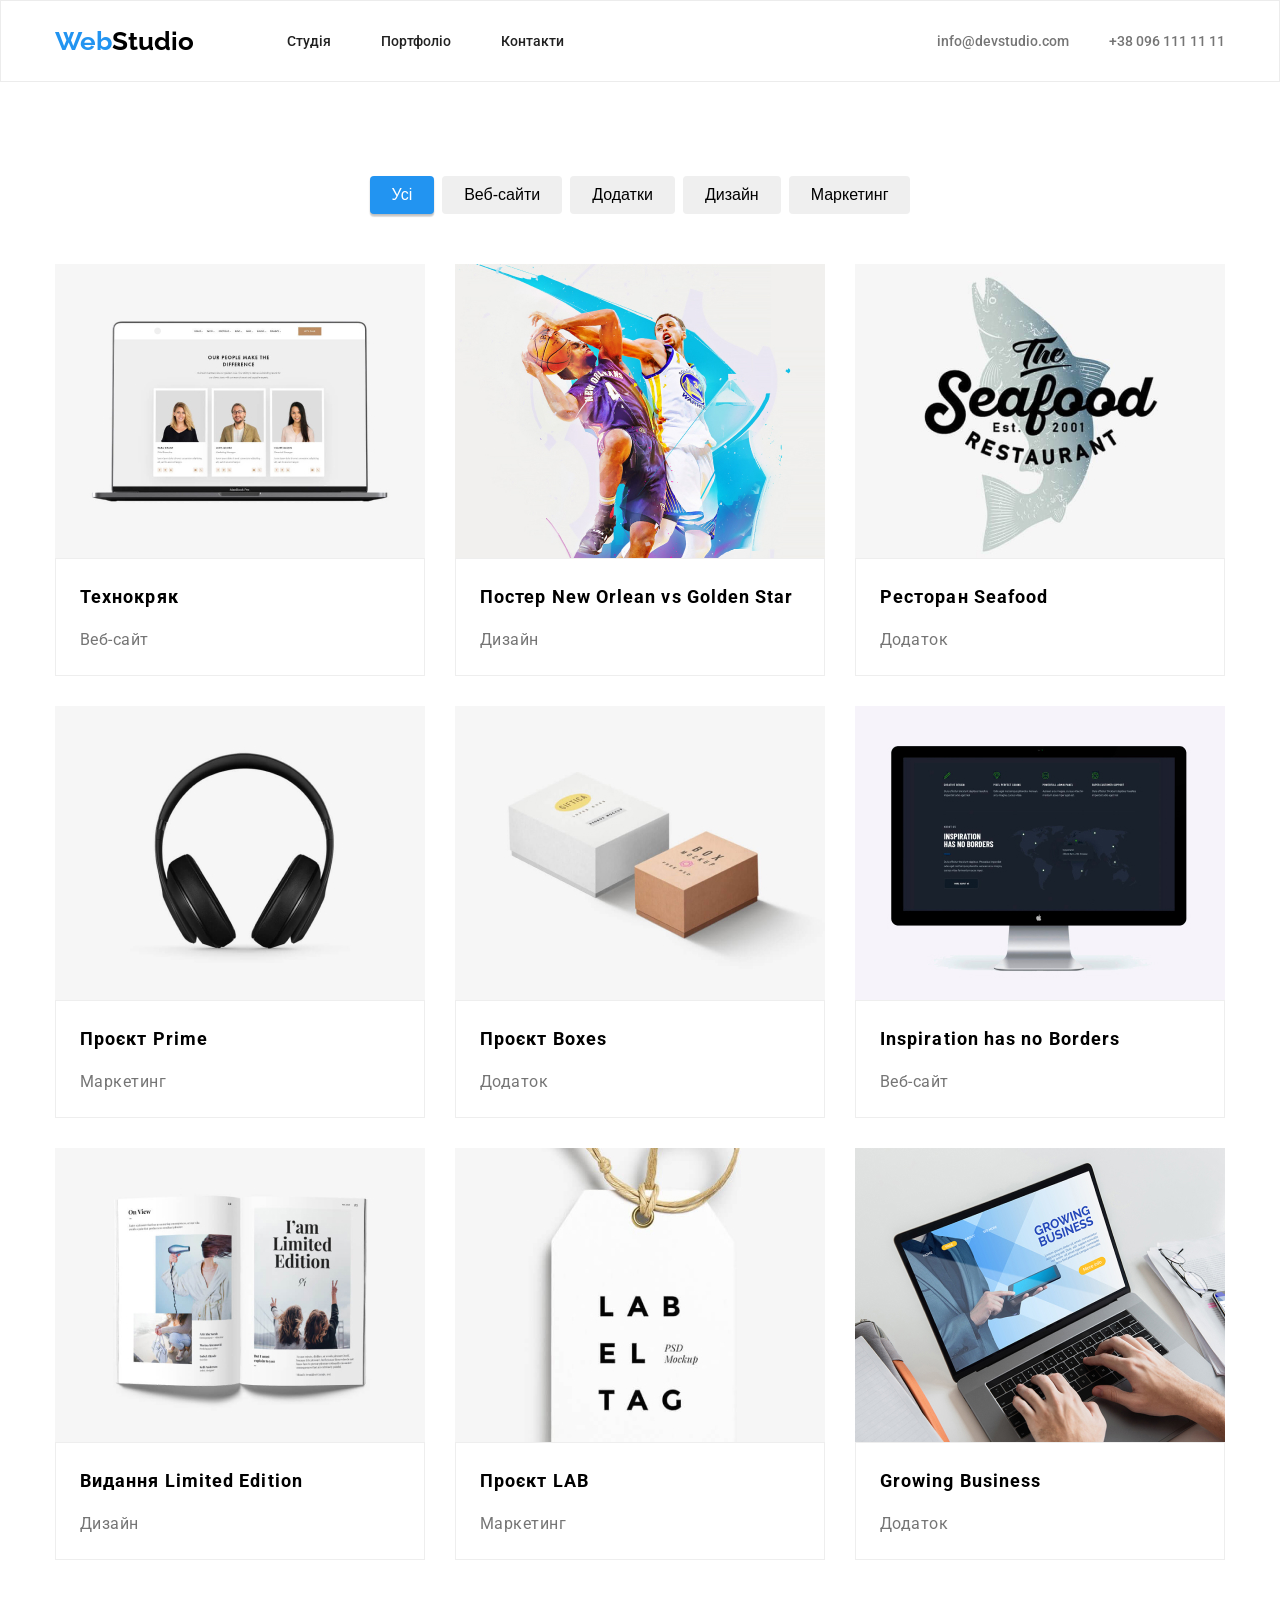
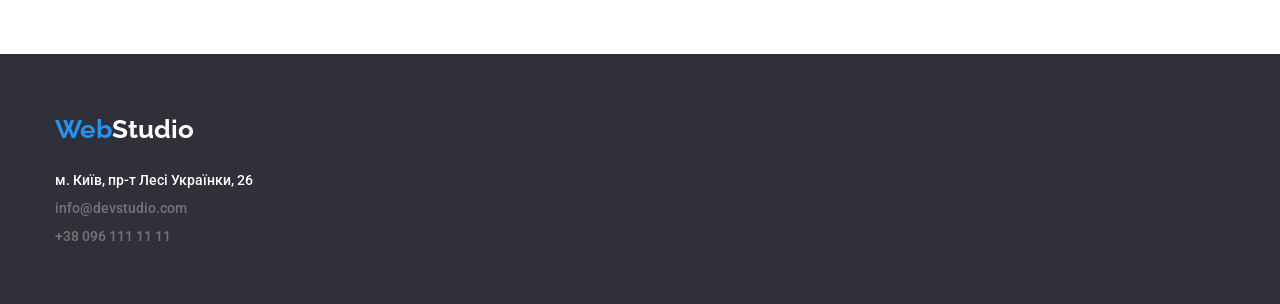
==== portfolio.html @ 702bed73 "added features icons" ====
<!DOCTYPE html>
<html lang="en">
  <head>
    <meta charset="UTF-8" />
    <meta name="viewport" content="width=device-width, initial-scale=1.0" />
    <title>Portfolio</title>
    <link rel="stylesheet" href="./css/styles.css" />
    <link rel="preconnect" href="https://fonts.googleapis.com" />
    <link rel="preconnect" href="https://fonts.gstatic.com" crossorigin />
    <link
      href="https://fonts.googleapis.com/css2?family=Raleway:ital,wght@0,100..900;1,100..900&family=Roboto:ital,wght@0,100..900;1,100..900&display=swap"
      rel="stylesheet"
    />
  </head>

  <body class="body">
    <header class="header-portfolio">
      <div class="container">
        <div class="header-content">
          <a class="logo logo-header" href="./index.html">
            <span class="logo-blue">Web</span>Studio
          </a>

          <nav class="nav">
            <ul class="nav-list">
              <li class="nav-item">
                <a class="nav-link" href="./index.html"> Студія </a>
              </li>
              <li class="nav-item">
                <a class="nav-link" href="./portfolio.html"> Портфоліо </a>
              </li>
              <li class="nav-item">
                <a class="nav-link" href="#contacts"> Контакти </a>
              </li>
            </ul>
          </nav>

          <address class="contacts">
            <a class="contacts-link" href="mailto:info@devstudio.com">
              info@devstudio.com
            </a>
            <a class="contacts-link" href="tel:+380961111111">
              +38 096 111 11 11
            </a>
          </address>
        </div>
      </div>
    </header>

    <main class="main">
      <section class="section portfolio">
        <div class="container">
          <ul class="portfolio-buttons buttons">
            <li class="buttons-item">
              <button class="button button-active" type="button">Усі</button>
            </li>
            <li class="buttons-item">
              <button class="button" type="button">Веб-сайти</button>
            </li>
            <li class="buttons-item">
              <button class="button" type="button">Додатки</button>
            </li>
            <li class="buttons-item">
              <button class="button" type="button">Дизайн</button>
            </li>
            <li class="buttons-item">
              <button class="button" type="button">Маркетинг</button>
            </li>
          </ul>

          <ul class="portfolio-projects projects">
            <li class="projects-item project">
              <img
                class="projects-photo"
                src="./images/projects-1.jpg"
                alt="макбук з фото трьох людей"
              />
              <div class="projects-info">
                <h3 class="projects-name">Технокряк</h3>
                <p class="projects-role">Веб-сайт</p>
              </div>
            </li>

            <li class="projects-item project">
              <img
                class="projects-photo"
                src="./images/projects-2.jpg"
                alt="двоє людей грають в баскетбол"
              />
              <div class="projects-info">
                <h3 class="projects-name">Постер New Orlean vs Golden Star</h3>
                <p class="projects-role">Дизайн</p>
              </div>
            </li>
            <li class="projects-item">
              <img
                class="projects-photo"
                src="./images/projects-3.jpg"
                alt="лого ресторану"
              />

              <div class="projects-info">
                <h3 class="projects-name">Ресторан Seafood</h3>
                <p class="projects-role">Додаток</p>
              </div>
            </li>
            <li class="projects-item">
              <img
                class="projects-photo"
                src="./images/projects-4.jpg"
                alt="чорні навушники"
              />

              <div class="projects-info">
                <h3 class="projects-name">Проєкт Prime</h3>
                <p class="projects-role">Маркетинг</p>
              </div>
            </li>
            <li class="projects-item">
              <img
                class="projects-photo"
                src="./images/projects-5.jpg"
                alt="дві коробки"
              />

              <div class="projects-info">
                <h3 class="projects-name">Проєкт Boxes</h3>
                <p class="projects-role">Додаток</p>
              </div>
            </li>
            <li class="projects-item">
              <img
                class="projects-photo"
                src="./images/projects-6.jpg"
                alt="монітор"
              />

              <div class="projects-info">
                <h3 class="projects-name">Inspiration has no Borders</h3>
                <p class="projects-role">Веб-сайт</p>
              </div>
            </li>
            <li class="projects-item">
              <img
                class="projects-photo"
                src="./images/projects-7.jpg"
                alt="відкрита книга"
              />

              <div class="projects-info">
                <h3 class="projects-name">Видання Limited Edition</h3>
                <p class="projects-role">Дизайн</p>
              </div>
            </li>
            <li class="projects-item">
              <img
                class="projects-photo"
                src="./images/projects-8.jpg"
                alt="тег прроекту лаб"
              />

              <div class="projects-info">
                <h3 class="projects-name">Проєкт LAB</h3>
                <p class="projects-role">Маркетинг</p>
              </div>
            </li>
            <li class="projects-item">
              <img
                class="projects-photo"
                src="./images/projects-9.jpg"
                alt="робота за ноутбуком"
              />

              <div class="projects-info">
                <h3 class="projects-name">Growing Business</h3>
                <p class="projects-role">Додаток</p>
              </div>
            </li>
          </ul>
        </div>
      </section>
    </main>

    <footer class="footer">
      <div class="container">
        <a class="logo logo-footer" href="./index.html">
          <span class="logo-blue">Web</span>Studio
        </a>

        <address class="contacts contacts-footer">
          <a
            class="contacts-link contacts-link-footer contacts-link-address"
            href="https://maps.app.goo.gl/bBohn8ExhnBK9dGDA"
            target="_blank"
          >
            м. Київ, пр-т Лесі Українки, 26
          </a>
          <a
            class="contacts-link contacts-link-footer"
            href="mailto:info@devstudio.com"
          >
            info@devstudio.com
          </a>
          <a
            class="contacts-link contacts-link-footer"
            href="tel:+380961111111"
          >
            +38 096 111 11 11
          </a>
        </address>
      </div>
    </footer>
  </body>
</html>
---- css/styles.css ----
@import './blocks/general.css';
@import './blocks/header.css';
@import './blocks/container.css';
@import './blocks/logo.css';
@import './blocks/nav.css';
@import './blocks/contacts.css';
@import './blocks/hero.css';
@import './blocks/buttons.css';
@import './blocks/features.css';
@import './blocks/services.css';
@import './blocks/team.css';
@import './blocks/projects.css';
@import './blocks/footer.css';
@import './blocks/clients.css';
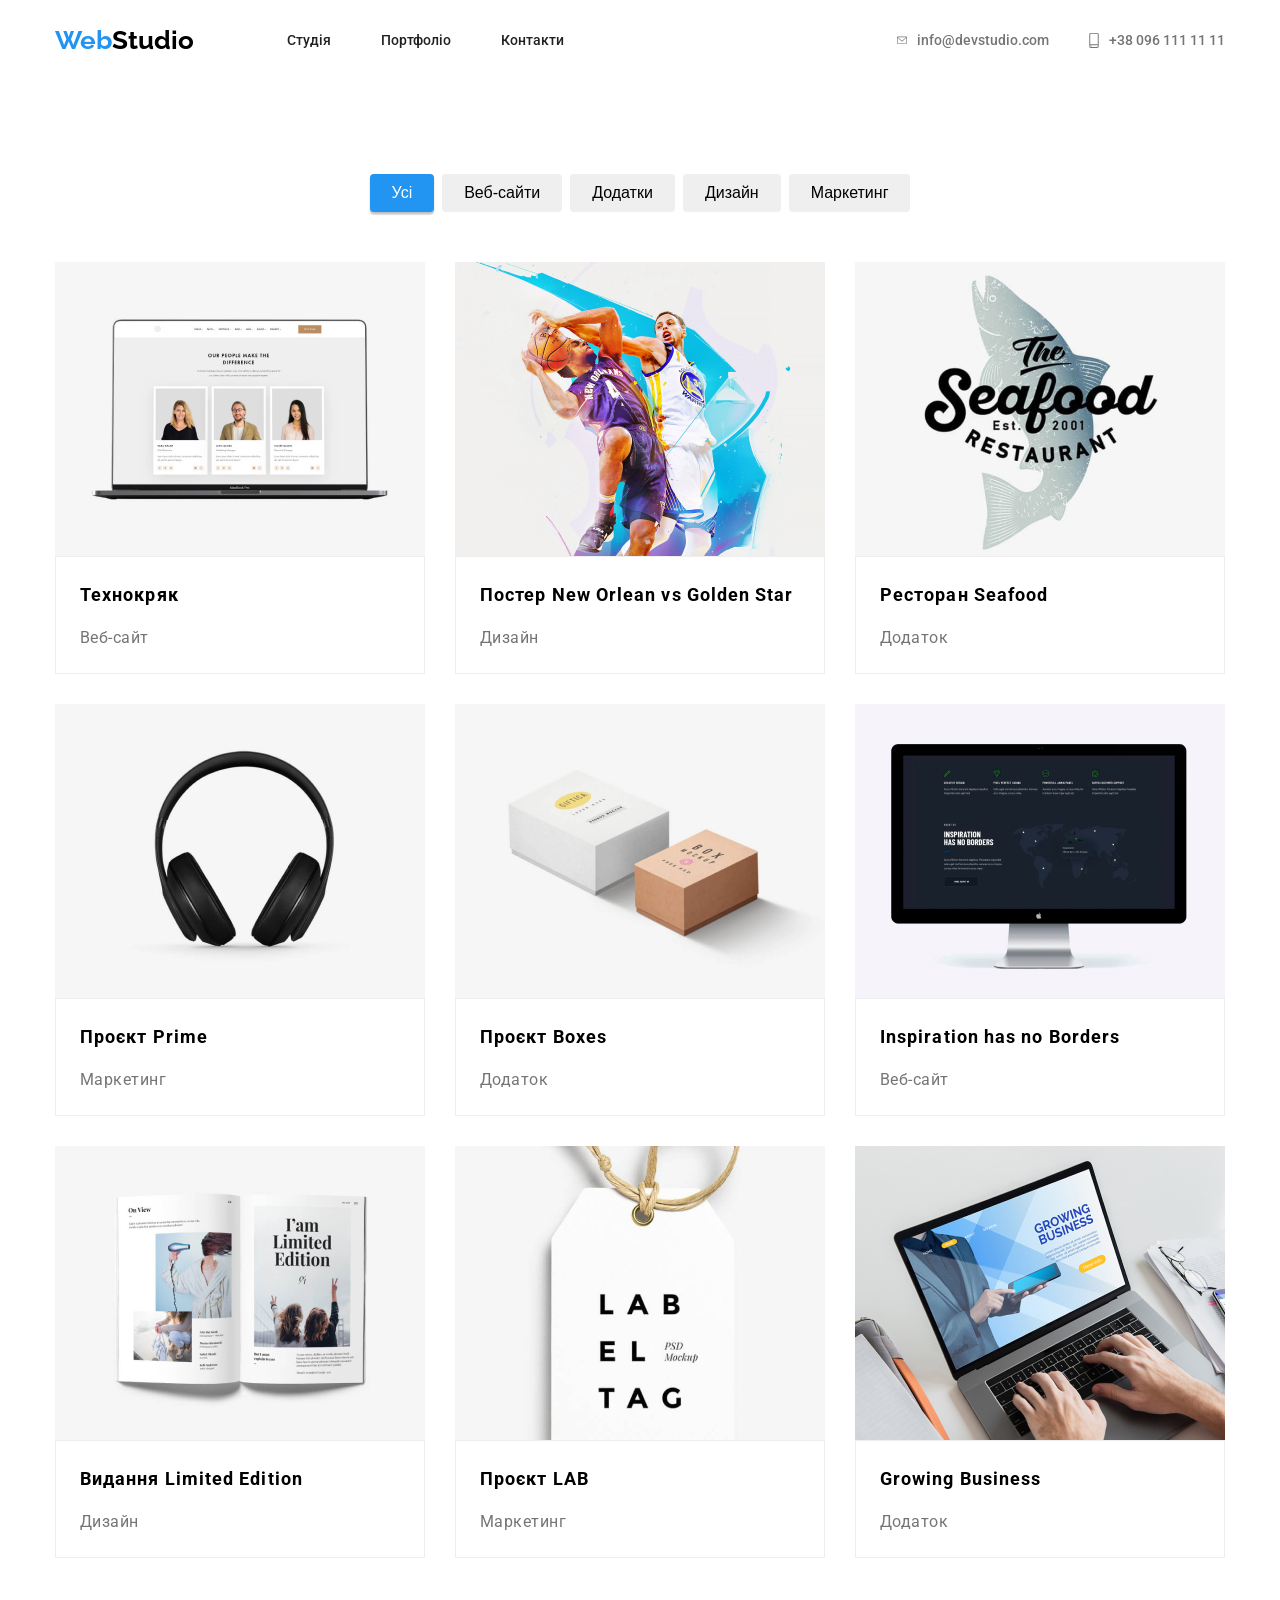
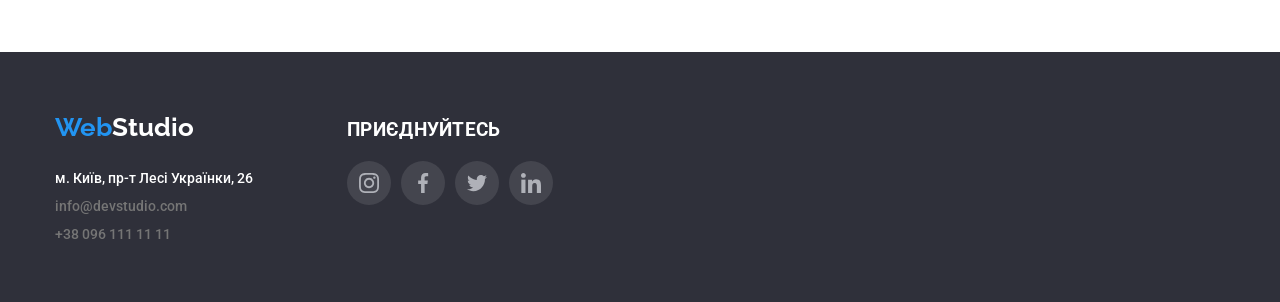
==== commit b2f5d0aa: "fixed porfolio page" ====
--- a/portfolio.html
+++ b/portfolio.html
@@ -14,7 +14,7 @@
   </head>
 
   <body class="body">
-    <header class="header-portfolio">
+    <header class="header">
       <div class="container">
         <div class="header-content">
           <a class="logo logo-header" href="./index.html">
@@ -24,25 +24,31 @@
           <nav class="nav">
             <ul class="nav-list">
               <li class="nav-item">
-                <a class="nav-link" href="./index.html"> Студія </a>
+                <a class="nav-link" href="./index.html">Студія</a>
               </li>
               <li class="nav-item">
-                <a class="nav-link" href="./portfolio.html"> Портфоліо </a>
+                <a class="nav-link" href="./portfolio.html">Портфоліо</a>
               </li>
               <li class="nav-item">
-                <a class="nav-link" href="#contacts"> Контакти </a>
+                <a class="nav-link" href="#contacts">Контакти</a>
               </li>
             </ul>
           </nav>
 
-          <address class="contacts">
+          <div class="contacts">
             <a class="contacts-link" href="mailto:info@devstudio.com">
+              <svg class="contacts-icon">
+                <use href="./images/sprite.svg#mail"></use>
+              </svg>
               info@devstudio.com
             </a>
             <a class="contacts-link" href="tel:+380961111111">
+              <svg class="contacts-icon">
+                <use href="./images/sprite.svg#smartphone"></use>
+              </svg>
               +38 096 111 11 11
             </a>
-          </address>
+          </div>
         </div>
       </div>
     </header>
@@ -183,31 +189,69 @@
 
     <footer class="footer">
       <div class="container">
-        <a class="logo logo-footer" href="./index.html">
-          <span class="logo-blue">Web</span>Studio
-        </a>
-
-        <address class="contacts contacts-footer">
-          <a
-            class="contacts-link contacts-link-footer contacts-link-address"
-            href="https://maps.app.goo.gl/bBohn8ExhnBK9dGDA"
-            target="_blank"
-          >
-            м. Київ, пр-т Лесі Українки, 26
-          </a>
-          <a
-            class="contacts-link contacts-link-footer"
-            href="mailto:info@devstudio.com"
-          >
-            info@devstudio.com
-          </a>
-          <a
-            class="contacts-link contacts-link-footer"
-            href="tel:+380961111111"
-          >
-            +38 096 111 11 11
-          </a>
-        </address>
+        <div class="footer-flex-container">
+          <div class="footer-contacts">
+            <a class="logo logo-footer" href="./index.html">
+              <span class="logo-blue">Web</span>Studio
+            </a>
+
+            <address class="contacts contacts-footer">
+              <a
+                class="contacts-link contacts-link-footer contacts-link-address"
+                href="https://maps.app.goo.gl/bBohn8ExhnBK9dGDA"
+                target="_blank"
+              >
+                м. Київ, пр-т Лесі Українки, 26
+              </a>
+              <a
+                class="contacts-link contacts-link-footer"
+                href="mailto:info@devstudio.com"
+              >
+                info@devstudio.com
+              </a>
+              <address
+                class="contacts-link contacts-link-footer"
+                href="tel:+380961111111"
+              >
+                +38 096 111 11 11
+              </a>
+            </address>
+          </div>
+
+          <div class="social footer-social">
+            <h3 class="social-footer-title">ПРИЄДНУЙТЕСЬ</h3>
+            <ul class="social-list">
+              <li class="social-item">
+                <a href="" class="social-link">
+                  <svg class="social-icon">
+                    <use href="./images/sprite.svg#instagram" />
+                  </svg>
+                </a>
+              </li>
+              <li class="social-item">
+                <a href="" class="social-link">
+                  <svg class="social-icon">
+                    <use href="./images/sprite.svg#facebook" />
+                  </svg>
+                </a>
+              </li>
+              <li class="social-item">
+                <a href="" class="social-link">
+                  <svg class="social-icon">
+                    <use href="./images/sprite.svg#twitter" />
+                  </svg>
+                </a>
+              </li>
+              <li class="social-item">
+                <a href="" class="social-link">
+                  <svg class="social-icon">
+                    <use href="./images/sprite.svg#linkedin" />
+                  </svg>
+                </a>
+              </li>
+            </ul>
+          </div>
+        </div>
       </div>
     </footer>
   </body>
--- a/css/styles.css
+++ b/css/styles.css
@@ -7,6 +7,7 @@
 @import './blocks/hero.css';
 @import './blocks/buttons.css';
 @import './blocks/features.css';
+@import './blocks/social.css';
 @import './blocks/services.css';
 @import './blocks/team.css';
 @import './blocks/projects.css';
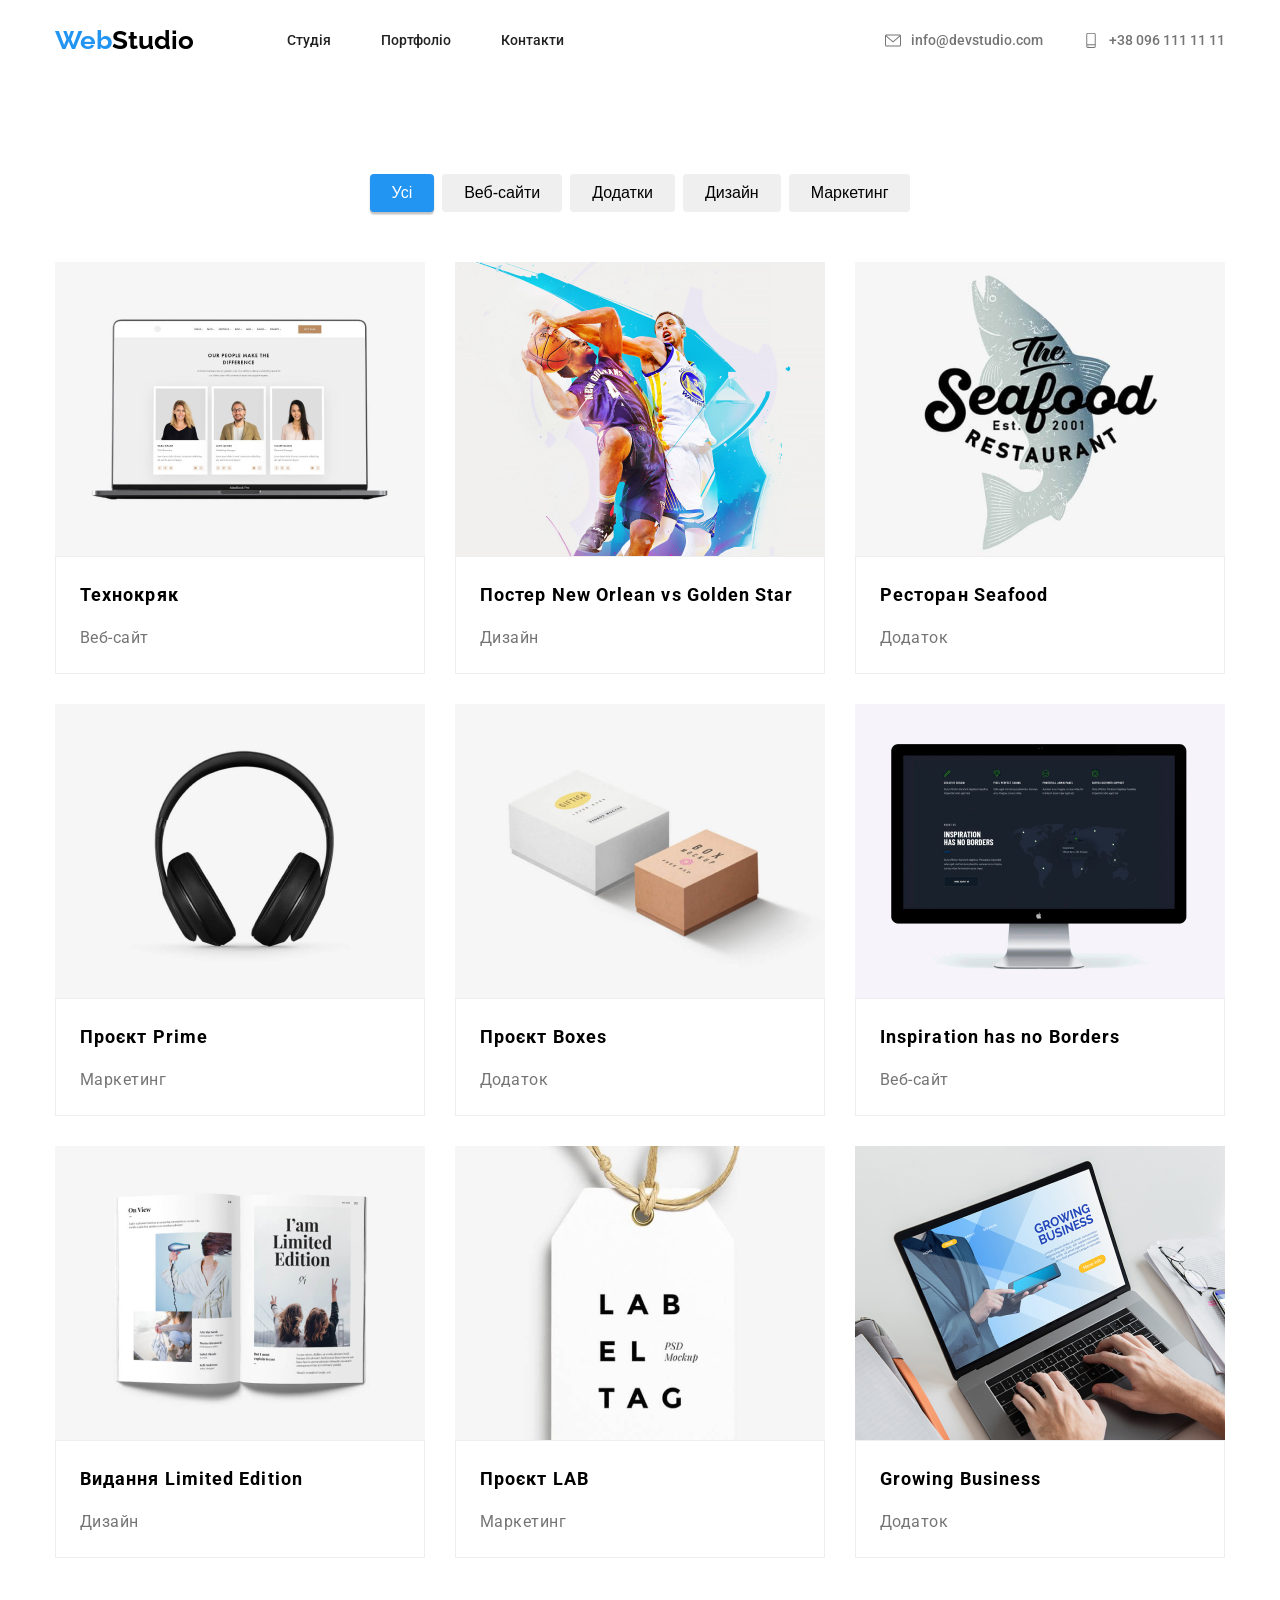
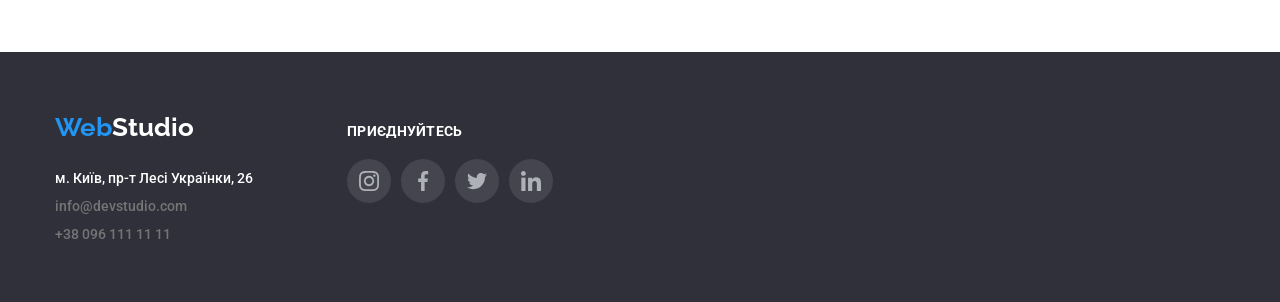
==== commit 1fc0a936: "fixed portfolio" ====
--- a/portfolio.html
+++ b/portfolio.html
@@ -52,7 +52,7 @@
         </div>
       </div>
     </header>
-
+    
     <main class="main">
       <section class="section portfolio">
         <div class="container">
@@ -219,7 +219,7 @@
           </div>
 
           <div class="social footer-social">
-            <h3 class="social-footer-title">ПРИЄДНУЙТЕСЬ</h3>
+            <h3 class="social-title">ПРИЄДНУЙТЕСЬ</h3>
             <ul class="social-list">
               <li class="social-item">
                 <a href="" class="social-link">
